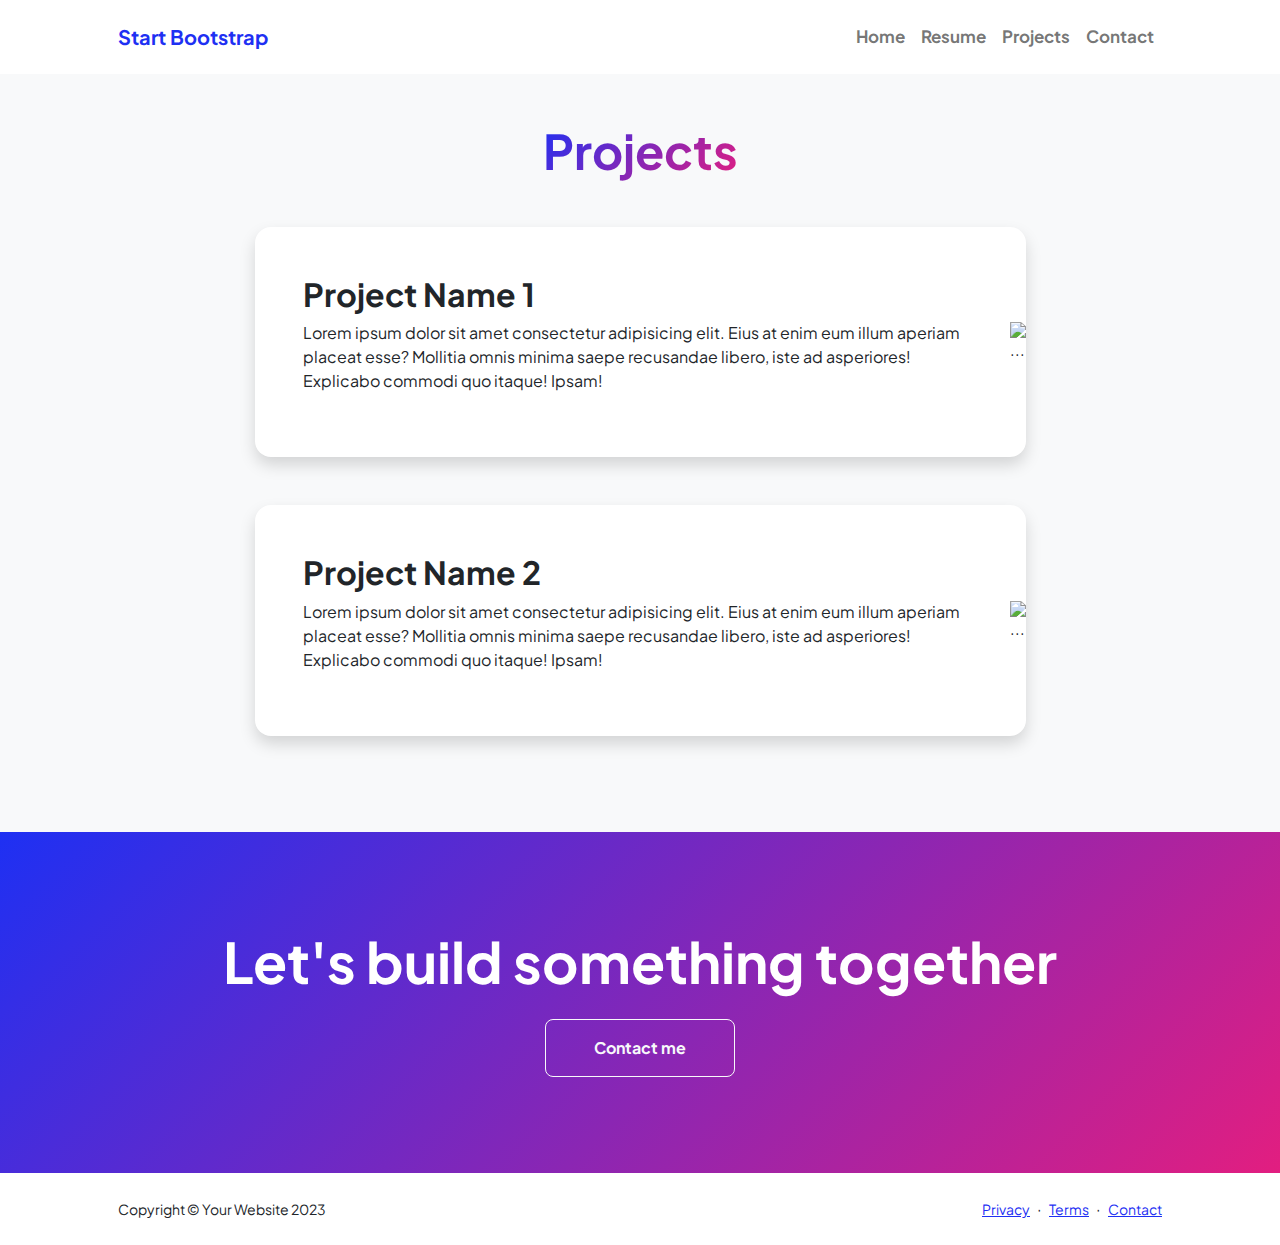
==== projects.html @ d0aad207 "first commit" ====
<!DOCTYPE html>
<html lang="en">
    <head>
        <meta charset="utf-8" />
        <meta name="viewport" content="width=device-width, initial-scale=1, shrink-to-fit=no" />
        <meta name="description" content="" />
        <meta name="author" content="" />
        <title>Modern Business - Start Bootstrap Template</title>
        <!-- Favicon-->
        <link rel="icon" type="image/x-icon" href="assets/favicon.ico" />
        <!-- Custom Google font-->
        <link rel="preconnect" href="https://fonts.googleapis.com" />
        <link rel="preconnect" href="https://fonts.gstatic.com" crossorigin />
        <link href="https://fonts.googleapis.com/css2?family=Plus+Jakarta+Sans:wght@100;200;300;400;500;600;700;800;900&amp;display=swap" rel="stylesheet" />
        <!-- Bootstrap icons-->
        <link href="https://cdn.jsdelivr.net/npm/bootstrap-icons@1.8.1/font/bootstrap-icons.css" rel="stylesheet" />
        <!-- Core theme CSS (includes Bootstrap)-->
        <link href="css/styles.css" rel="stylesheet" />
    </head>
    <body class="d-flex flex-column h-100 bg-light">
        <main class="flex-shrink-0">
            <!-- Navigation-->
            <nav class="navbar navbar-expand-lg navbar-light bg-white py-3">
                <div class="container px-5">
                    <a class="navbar-brand" href="index.html"><span class="fw-bolder text-primary">Start Bootstrap</span></a>
                    <button class="navbar-toggler" type="button" data-bs-toggle="collapse" data-bs-target="#navbarSupportedContent" aria-controls="navbarSupportedContent" aria-expanded="false" aria-label="Toggle navigation"><span class="navbar-toggler-icon"></span></button>
                    <div class="collapse navbar-collapse" id="navbarSupportedContent">
                        <ul class="navbar-nav ms-auto mb-2 mb-lg-0 small fw-bolder">
                            <li class="nav-item"><a class="nav-link" href="index.html">Home</a></li>
                            <li class="nav-item"><a class="nav-link" href="resume.html">Resume</a></li>
                            <li class="nav-item"><a class="nav-link" href="projects.html">Projects</a></li>
                            <li class="nav-item"><a class="nav-link" href="contact.html">Contact</a></li>
                        </ul>
                    </div>
                </div>
            </nav>
            <!-- Projects Section-->
            <section class="py-5">
                <div class="container px-5 mb-5">
                    <div class="text-center mb-5">
                        <h1 class="display-5 fw-bolder mb-0"><span class="text-gradient d-inline">Projects</span></h1>
                    </div>
                    <div class="row gx-5 justify-content-center">
                        <div class="col-lg-11 col-xl-9 col-xxl-8">
                            <!-- Project Card 1-->
                            <div class="card overflow-hidden shadow rounded-4 border-0 mb-5">
                                <div class="card-body p-0">
                                    <div class="d-flex align-items-center">
                                        <div class="p-5">
                                            <h2 class="fw-bolder">Project Name 1</h2>
                                            <p>Lorem ipsum dolor sit amet consectetur adipisicing elit. Eius at enim eum illum aperiam placeat esse? Mollitia omnis minima saepe recusandae libero, iste ad asperiores! Explicabo commodi quo itaque! Ipsam!</p>
                                        </div>
                                        <img class="img-fluid" src="https://dummyimage.com/300x400/343a40/6c757d" alt="..." />
                                    </div>
                                </div>
                            </div>
                            <!-- Project Card 2-->
                            <div class="card overflow-hidden shadow rounded-4 border-0">
                                <div class="card-body p-0">
                                    <div class="d-flex align-items-center">
                                        <div class="p-5">
                                            <h2 class="fw-bolder">Project Name 2</h2>
                                            <p>Lorem ipsum dolor sit amet consectetur adipisicing elit. Eius at enim eum illum aperiam placeat esse? Mollitia omnis minima saepe recusandae libero, iste ad asperiores! Explicabo commodi quo itaque! Ipsam!</p>
                                        </div>
                                        <img class="img-fluid" src="https://dummyimage.com/300x400/343a40/6c757d" alt="..." />
                                    </div>
                                </div>
                            </div>
                        </div>
                    </div>
                </div>
            </section>
            <!-- Call to action section-->
            <section class="py-5 bg-gradient-primary-to-secondary text-white">
                <div class="container px-5 my-5">
                    <div class="text-center">
                        <h2 class="display-4 fw-bolder mb-4">Let's build something together</h2>
                        <a class="btn btn-outline-light btn-lg px-5 py-3 fs-6 fw-bolder" href="contact.html">Contact me</a>
                    </div>
                </div>
            </section>
        </main>
        <!-- Footer-->
        <footer class="bg-white py-4 mt-auto">
            <div class="container px-5">
                <div class="row align-items-center justify-content-between flex-column flex-sm-row">
                    <div class="col-auto"><div class="small m-0">Copyright &copy; Your Website 2023</div></div>
                    <div class="col-auto">
                        <a class="small" href="#!">Privacy</a>
                        <span class="mx-1">&middot;</span>
                        <a class="small" href="#!">Terms</a>
                        <span class="mx-1">&middot;</span>
                        <a class="small" href="#!">Contact</a>
                    </div>
                </div>
            </div>
        </footer>
        <!-- Bootstrap core JS-->
        <script src="https://cdn.jsdelivr.net/npm/bootstrap@5.2.3/dist/js/bootstrap.bundle.min.js"></script>
        <!-- Core theme JS-->
        <script src="js/scripts.js"></script>
    </body>
</html>
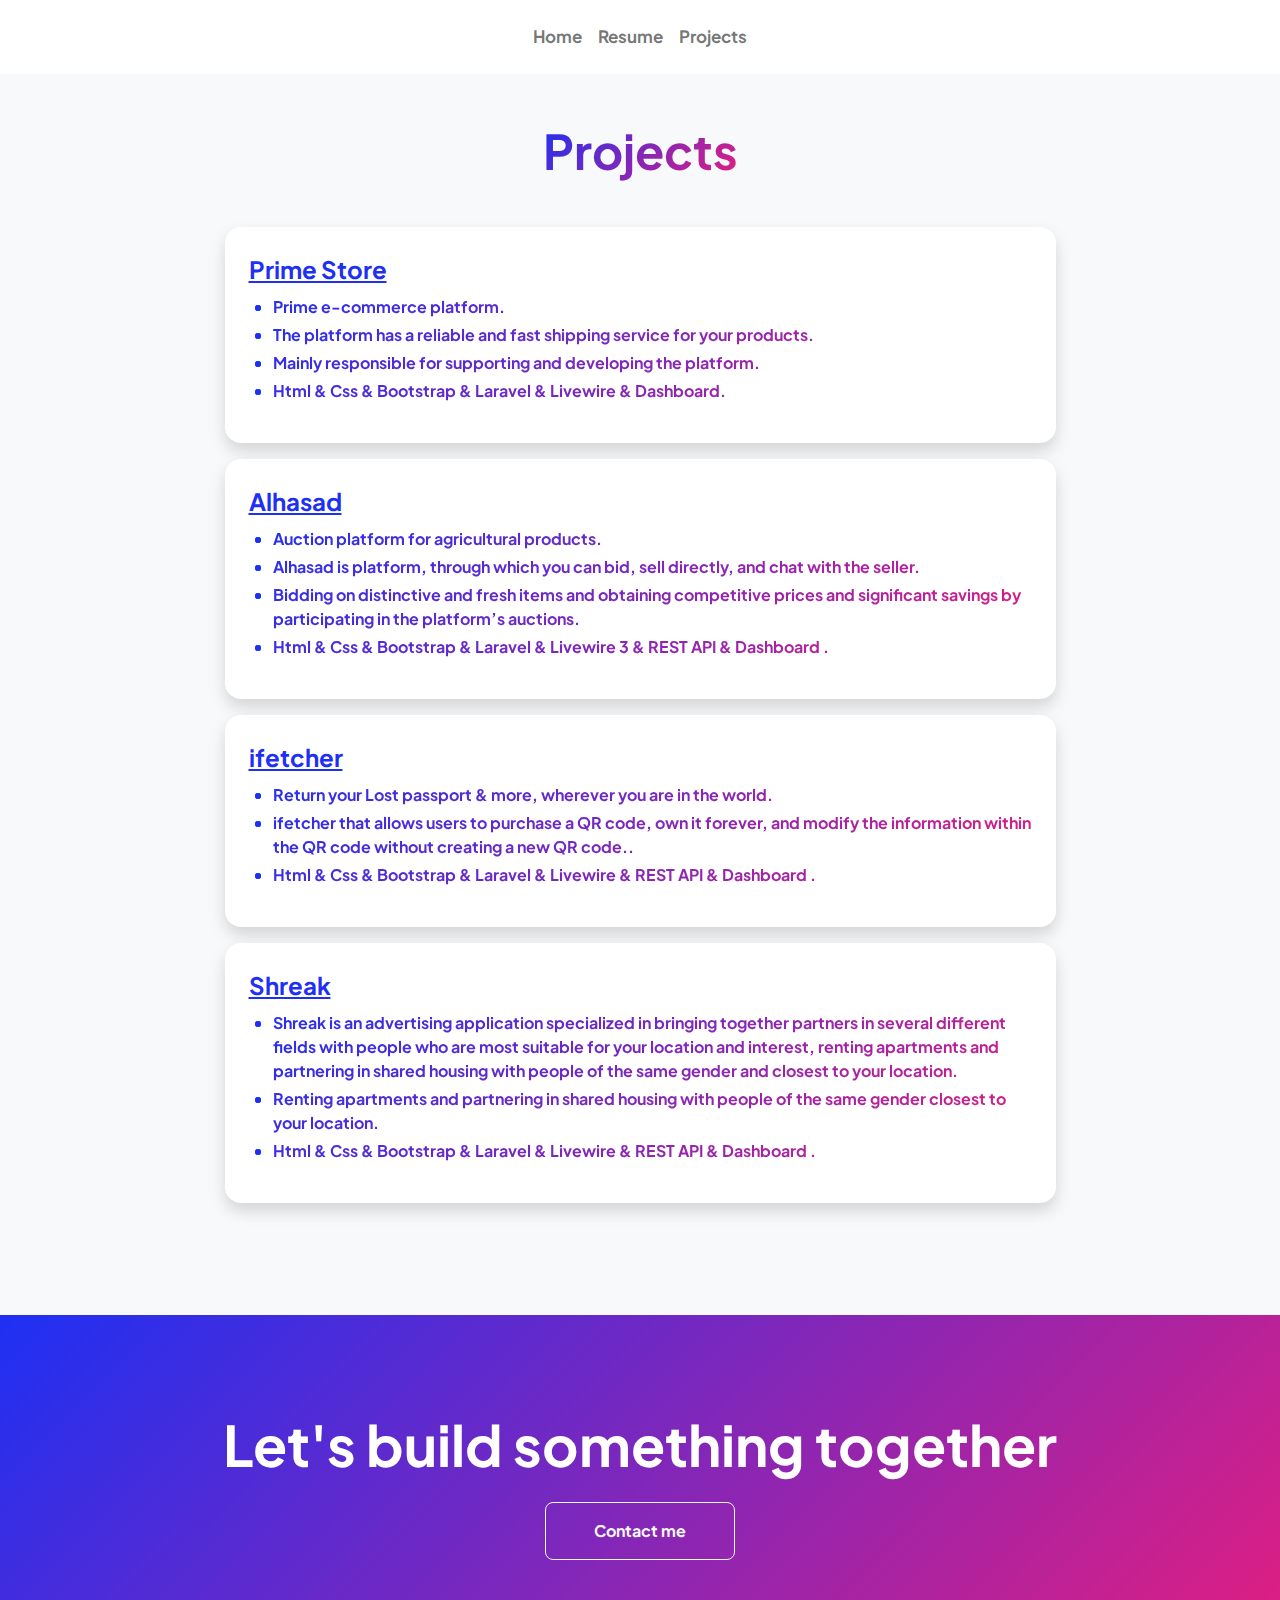
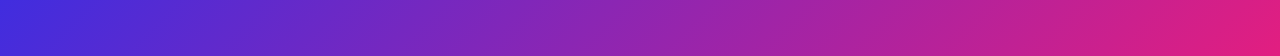
==== commit 748f643c: "upload website" ====
--- a/projects.html
+++ b/projects.html
@@ -1,103 +1,181 @@
 <!DOCTYPE html>
 <html lang="en">
-    <head>
-        <meta charset="utf-8" />
-        <meta name="viewport" content="width=device-width, initial-scale=1, shrink-to-fit=no" />
-        <meta name="description" content="" />
-        <meta name="author" content="" />
-        <title>Modern Business - Start Bootstrap Template</title>
-        <!-- Favicon-->
-        <link rel="icon" type="image/x-icon" href="assets/favicon.ico" />
-        <!-- Custom Google font-->
-        <link rel="preconnect" href="https://fonts.googleapis.com" />
-        <link rel="preconnect" href="https://fonts.gstatic.com" crossorigin />
-        <link href="https://fonts.googleapis.com/css2?family=Plus+Jakarta+Sans:wght@100;200;300;400;500;600;700;800;900&amp;display=swap" rel="stylesheet" />
-        <!-- Bootstrap icons-->
-        <link href="https://cdn.jsdelivr.net/npm/bootstrap-icons@1.8.1/font/bootstrap-icons.css" rel="stylesheet" />
-        <!-- Core theme CSS (includes Bootstrap)-->
-        <link href="css/styles.css" rel="stylesheet" />
-    </head>
-    <body class="d-flex flex-column h-100 bg-light">
-        <main class="flex-shrink-0">
-            <!-- Navigation-->
-            <nav class="navbar navbar-expand-lg navbar-light bg-white py-3">
-                <div class="container px-5">
-                    <a class="navbar-brand" href="index.html"><span class="fw-bolder text-primary">Start Bootstrap</span></a>
-                    <button class="navbar-toggler" type="button" data-bs-toggle="collapse" data-bs-target="#navbarSupportedContent" aria-controls="navbarSupportedContent" aria-expanded="false" aria-label="Toggle navigation"><span class="navbar-toggler-icon"></span></button>
-                    <div class="collapse navbar-collapse" id="navbarSupportedContent">
-                        <ul class="navbar-nav ms-auto mb-2 mb-lg-0 small fw-bolder">
-                            <li class="nav-item"><a class="nav-link" href="index.html">Home</a></li>
-                            <li class="nav-item"><a class="nav-link" href="resume.html">Resume</a></li>
-                            <li class="nav-item"><a class="nav-link" href="projects.html">Projects</a></li>
-                            <li class="nav-item"><a class="nav-link" href="contact.html">Contact</a></li>
-                        </ul>
-                    </div>
-                </div>
-            </nav>
-            <!-- Projects Section-->
-            <section class="py-5">
-                <div class="container px-5 mb-5">
-                    <div class="text-center mb-5">
-                        <h1 class="display-5 fw-bolder mb-0"><span class="text-gradient d-inline">Projects</span></h1>
-                    </div>
-                    <div class="row gx-5 justify-content-center">
-                        <div class="col-lg-11 col-xl-9 col-xxl-8">
-                            <!-- Project Card 1-->
-                            <div class="card overflow-hidden shadow rounded-4 border-0 mb-5">
-                                <div class="card-body p-0">
-                                    <div class="d-flex align-items-center">
-                                        <div class="p-5">
-                                            <h2 class="fw-bolder">Project Name 1</h2>
-                                            <p>Lorem ipsum dolor sit amet consectetur adipisicing elit. Eius at enim eum illum aperiam placeat esse? Mollitia omnis minima saepe recusandae libero, iste ad asperiores! Explicabo commodi quo itaque! Ipsam!</p>
+<head>
+    <meta charset="utf-8"/>
+    <meta name="viewport" content="width=device-width, initial-scale=1, shrink-to-fit=no"/>
+    <meta name="description" content=""/>
+    <meta name="author" content=""/>
+    <title>Modern Business - Start Bootstrap Template</title>
+    <!-- Favicon-->
+    <link rel="icon" type="image/x-icon" href="assets/favicon.ico"/>
+    <!-- Custom Google font-->
+    <link rel="preconnect" href="https://fonts.googleapis.com"/>
+    <link rel="preconnect" href="https://fonts.gstatic.com" crossorigin/>
+    <link href="https://fonts.googleapis.com/css2?family=Plus+Jakarta+Sans:wght@100;200;300;400;500;600;700;800;900&amp;display=swap"
+          rel="stylesheet"/>
+    <!-- Bootstrap icons-->
+    <link href="https://cdn.jsdelivr.net/npm/bootstrap-icons@1.8.1/font/bootstrap-icons.css" rel="stylesheet"/>
+    <!-- Core theme CSS (includes Bootstrap)-->
+    <link href="css/styles.css" rel="stylesheet"/>
+</head>
+<body class="d-flex flex-column h-100 bg-light">
+<main class="flex-shrink-0">
+    <!-- Navigation-->
+    <nav class="navbar navbar-expand navbar-light bg-white py-3">
+        <div class="container px-2">
+            <div class="collapse navbar-collapse" id="navbarSupportedContent">
+                <ul class="navbar-nav ms-auto mb-2 mb-lg-0 small fw-bolder text-center m-auto">
+                    <li class="nav-item"><a class="nav-link" href="index.html">Home</a></li>
+                    <li class="nav-item"><a class="nav-link" href="resume.html">Resume</a></li>
+                    <li class="nav-item"><a class="nav-link" href="projects.html">Projects</a></li>
+                </ul>
+            </div>
+        </div>
+    </nav>
+    <!-- Projects Section-->
+    <section class="py-5">
+        <div class="container px-2 mb-5">
+            <div class="text-center mb-5">
+                <h1 class="display-5 fw-bolder mb-0"><span class="text-gradient d-inline">Projects</span></h1>
+            </div>
+
+            <div class="row gx-5 justify-content-center">
+                <div class="col-12 col-xl-9 col-lg-12">
+                    <section>
+                        <!-- prime store-->
+                        <div class="card shadow border-0 rounded-4 mb-3">
+                            <div class="card-body p-3">
+                                <div class=" align-items-center gx-5">
+                                    <div class=" text-center text-lg-start mb-4">
+                                        <div class=" p-2 rounded-4 fs-4">
+                                            <a target="_blank" href="https://primestore.ly"
+                                               class="text-primary fw-bolder mb-2">Prime Store
+                                            </a>
                                         </div>
-                                        <img class="img-fluid" src="https://dummyimage.com/300x400/343a40/6c757d" alt="..." />
-                                    </div>
-                                </div>
-                            </div>
-                            <!-- Project Card 2-->
-                            <div class="card overflow-hidden shadow rounded-4 border-0">
-                                <div class="card-body p-0">
-                                    <div class="d-flex align-items-center">
-                                        <div class="p-5">
-                                            <h2 class="fw-bolder">Project Name 2</h2>
-                                            <p>Lorem ipsum dolor sit amet consectetur adipisicing elit. Eius at enim eum illum aperiam placeat esse? Mollitia omnis minima saepe recusandae libero, iste ad asperiores! Explicabo commodi quo itaque! Ipsam!</p>
-                                        </div>
-                                        <img class="img-fluid" src="https://dummyimage.com/300x400/343a40/6c757d" alt="..." />
+                                        <ul class="lead mb-0 text-start text-gradient fw-bolder link-primary">
+                                            <li class="mb-1 fs-6">
+                                                Prime e-commerce platform.
+                                            </li>
+                                            <li class="mb-1 fs-6">
+                                                The platform has a reliable and fast shipping service for your products.
+                                            </li>
+                                            <li class="mb-1 fs-6">
+                                                Mainly responsible for supporting and developing the platform.
+                                            </li>
+                                            <li class="mb-1 fs-6">
+                                                Html & Css & Bootstrap & Laravel & Livewire & Dashboard.
+                                            </li>
+                                        </ul>
                                     </div>
                                 </div>
                             </div>
                         </div>
-                    </div>
-                </div>
-            </section>
-            <!-- Call to action section-->
-            <section class="py-5 bg-gradient-primary-to-secondary text-white">
-                <div class="container px-5 my-5">
-                    <div class="text-center">
-                        <h2 class="display-4 fw-bolder mb-4">Let's build something together</h2>
-                        <a class="btn btn-outline-light btn-lg px-5 py-3 fs-6 fw-bolder" href="contact.html">Contact me</a>
-                    </div>
-                </div>
-            </section>
-        </main>
-        <!-- Footer-->
-        <footer class="bg-white py-4 mt-auto">
-            <div class="container px-5">
-                <div class="row align-items-center justify-content-between flex-column flex-sm-row">
-                    <div class="col-auto"><div class="small m-0">Copyright &copy; Your Website 2023</div></div>
-                    <div class="col-auto">
-                        <a class="small" href="#!">Privacy</a>
-                        <span class="mx-1">&middot;</span>
-                        <a class="small" href="#!">Terms</a>
-                        <span class="mx-1">&middot;</span>
-                        <a class="small" href="#!">Contact</a>
-                    </div>
+
+                        <!-- Alhasad-->
+                        <div class="card shadow border-0 rounded-4 mb-3">
+                            <div class="card-body p-3">
+                                <div class=" align-items-center gx-5">
+                                    <div class=" text-center text-lg-start mb-4">
+                                        <div class=" p-2 rounded-4 fs-4">
+                                            <a target="_blank" href="https://alhasad.sa"
+                                               class="text-primary fw-bolder mb-2">Alhasad
+                                            </a>
+                                        </div>
+                                        <ul class="lead mb-0 text-start text-gradient fw-bolder link-primary">
+                                            <li class="mb-1 fs-6">
+                                                Auction platform for agricultural products.
+                                            </li>
+                                            <li class="mb-1 fs-6">
+                                                Alhasad is platform, through which you can bid, sell directly, and chat with the seller.
+                                            </li>
+                                            <li class="mb-1 fs-6">
+                                                Bidding on distinctive and fresh items and obtaining competitive prices and significant
+                                                savings by participating in the platform’s auctions.
+                                            </li>
+                                            <li class="mb-1 fs-6">
+                                                Html & Css & Bootstrap & Laravel & Livewire 3 & REST API & Dashboard .
+                                            </li>
+                                        </ul>
+                                    </div>
+                                </div>
+                            </div>
+                        </div>
+
+                        <!-- ifetcher-->
+                        <div class="card shadow border-0 rounded-4 mb-3">
+                            <div class="card-body p-3">
+                                <div class=" align-items-center gx-5">
+                                    <div class=" text-center text-lg-start mb-4">
+                                        <div class=" p-2 rounded-4 fs-4">
+                                            <a target="_blank" href="https://ifetcher.ae/"
+                                               class="text-primary fw-bolder mb-2">ifetcher
+                                            </a>
+                                        </div>
+                                        <ul class="lead mb-0 text-start text-gradient fw-bolder link-primary">
+                                            <li class="mb-1 fs-6">
+                                                Return your Lost passport & more, wherever you are in the world.
+                                            </li>
+                                            <li class="mb-1 fs-6">
+                                                ifetcher that allows users to purchase a QR code, own it forever, and modify the information
+                                                within the QR code without creating a new QR code..
+                                            </li>
+                                            <li class="mb-1 fs-6">
+                                                Html & Css & Bootstrap & Laravel & Livewire & REST API & Dashboard .
+                                            </li>
+                                        </ul>
+                                    </div>
+                                </div>
+                            </div>
+                        </div>
+
+                        <!-- Shreak-->
+                        <div class="card shadow border-0 rounded-4 mb-3">
+                            <div class="card-body p-3">
+                                <div class=" align-items-center gx-5">
+                                    <div class=" text-center text-lg-start mb-4">
+                                        <div class=" p-2 rounded-4 fs-4">
+                                            <a target="_blank" href="https://shreak.net/"
+                                               class="text-primary fw-bolder mb-2">Shreak
+                                            </a>
+                                        </div>
+                                        <ul class="lead mb-0 text-start text-gradient fw-bolder link-primary">
+                                            <li class="mb-1 fs-6">
+                                                Shreak is an advertising application specialized in bringing together partners in
+                                                several different fields with people who are most suitable for your location and
+                                                interest, renting apartments and partnering in shared housing with people of the
+                                                same gender and closest to your location.
+                                            </li>
+                                            <li class="mb-1 fs-6">
+                                                Renting apartments and partnering in shared housing with people of the same gender closest
+                                                to your location.
+                                            </li>
+                                            <li class="mb-1 fs-6">
+                                                Html & Css & Bootstrap & Laravel & Livewire & REST API & Dashboard .
+                                            </li>
+                                        </ul>
+                                    </div>
+                                </div>
+                            </div>
+                        </div>
+                    </section>
                 </div>
             </div>
-        </footer>
-        <!-- Bootstrap core JS-->
-        <script src="https://cdn.jsdelivr.net/npm/bootstrap@5.2.3/dist/js/bootstrap.bundle.min.js"></script>
-        <!-- Core theme JS-->
-        <script src="js/scripts.js"></script>
-    </body>
+        </div>
+    </section>
+    <!-- Call to action section-->
+    <section class="py-5 bg-gradient-primary-to-secondary text-white">
+        <div class="container px-5 my-5">
+            <div class="text-center">
+                <h2 class="display-4 fw-bolder mb-4">Let's build something together</h2>
+                <a class="btn btn-outline-light btn-lg px-5 py-3 fs-6 fw-bolder" href="contact.html">Contact me</a>
+            </div>
+        </div>
+    </section>
+</main>
+
+<!-- Bootstrap core JS-->
+<script src="https://cdn.jsdelivr.net/npm/bootstrap@5.2.3/dist/js/bootstrap.bundle.min.js"></script>
+<!-- Core theme JS-->
+<script src="js/scripts.js"></script>
+</body>
 </html>
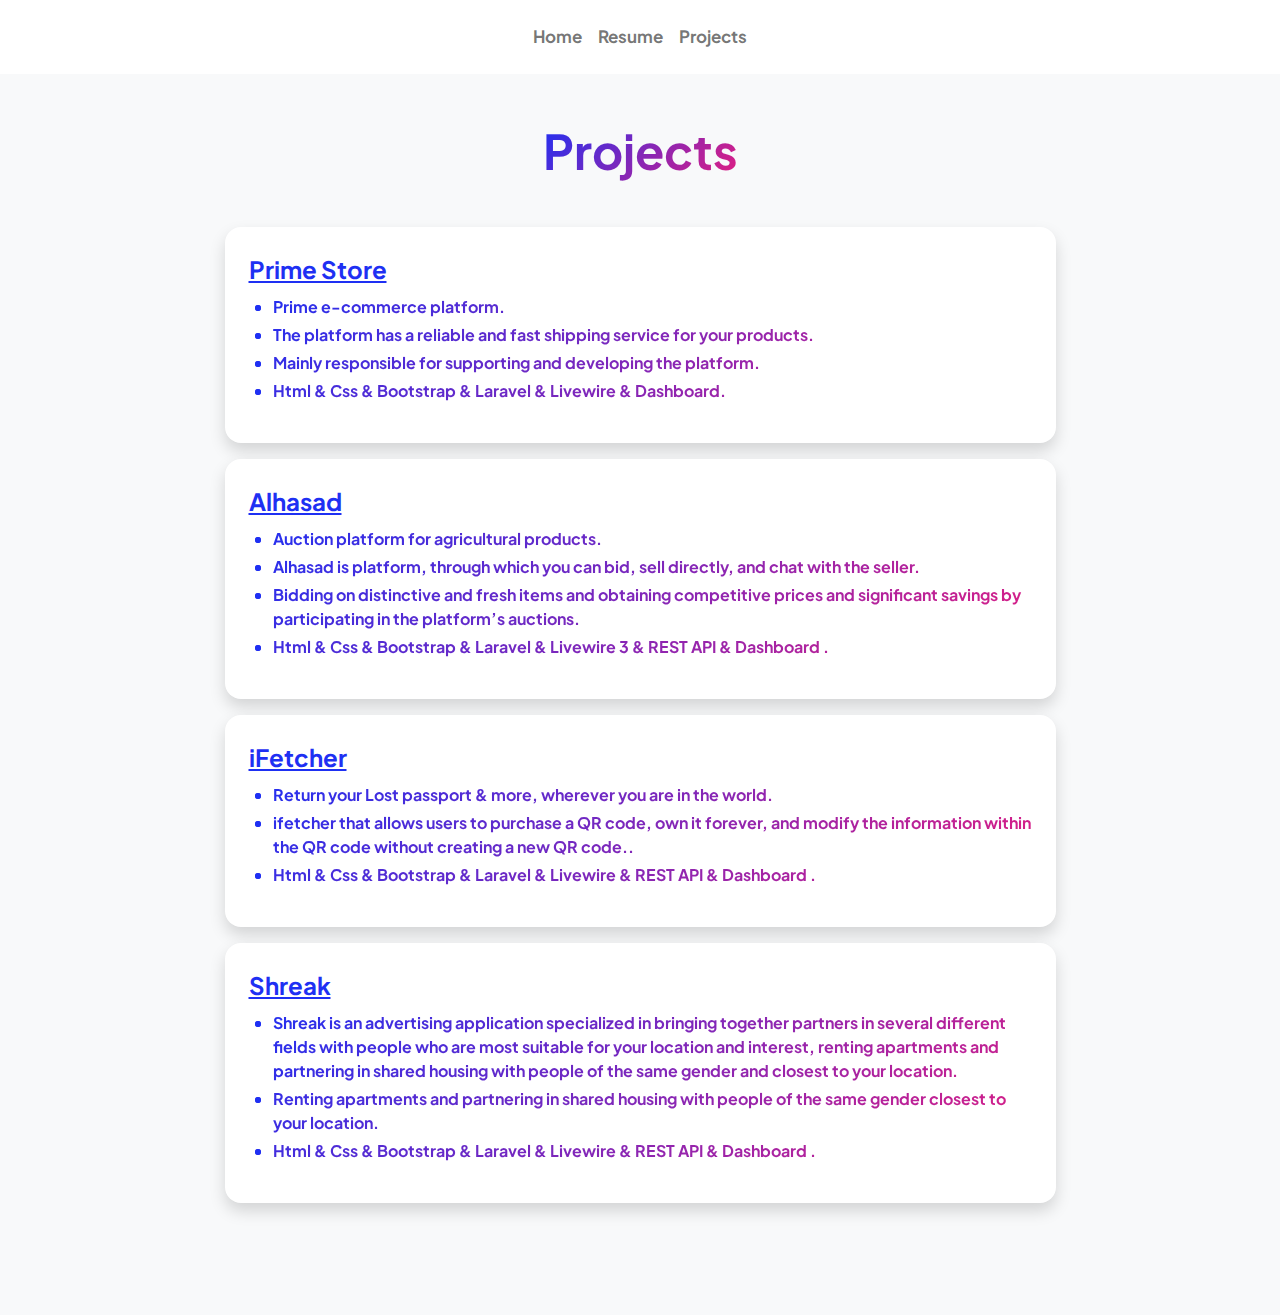
==== commit 154a793b: "upload website" ====
--- a/projects.html
+++ b/projects.html
@@ -5,7 +5,7 @@
     <meta name="viewport" content="width=device-width, initial-scale=1, shrink-to-fit=no"/>
     <meta name="description" content=""/>
     <meta name="author" content=""/>
-    <title>Modern Business - Start Bootstrap Template</title>
+    <title>Essam Al_agamy</title>
     <!-- Favicon-->
     <link rel="icon" type="image/x-icon" href="assets/favicon.ico"/>
     <!-- Custom Google font-->
@@ -108,7 +108,7 @@
                                     <div class=" text-center text-lg-start mb-4">
                                         <div class=" p-2 rounded-4 fs-4">
                                             <a target="_blank" href="https://ifetcher.ae/"
-                                               class="text-primary fw-bolder mb-2">ifetcher
+                                               class="text-primary fw-bolder mb-2">iFetcher
                                             </a>
                                         </div>
                                         <ul class="lead mb-0 text-start text-gradient fw-bolder link-primary">
@@ -163,14 +163,14 @@
         </div>
     </section>
     <!-- Call to action section-->
-    <section class="py-5 bg-gradient-primary-to-secondary text-white">
-        <div class="container px-5 my-5">
-            <div class="text-center">
-                <h2 class="display-4 fw-bolder mb-4">Let's build something together</h2>
-                <a class="btn btn-outline-light btn-lg px-5 py-3 fs-6 fw-bolder" href="contact.html">Contact me</a>
-            </div>
-        </div>
-    </section>
+<!--    <section class="py-5 bg-gradient-primary-to-secondary text-white">-->
+<!--        <div class="container px-5 my-5">-->
+<!--            <div class="text-center">-->
+<!--                <h2 class="display-4 fw-bolder mb-4">Let's build something together</h2>-->
+<!--                <a class="btn btn-outline-light btn-lg px-5 py-3 fs-6 fw-bolder" href="contact.html">Contact me</a>-->
+<!--            </div>-->
+<!--        </div>-->
+<!--    </section>-->
 </main>
 
 <!-- Bootstrap core JS-->
